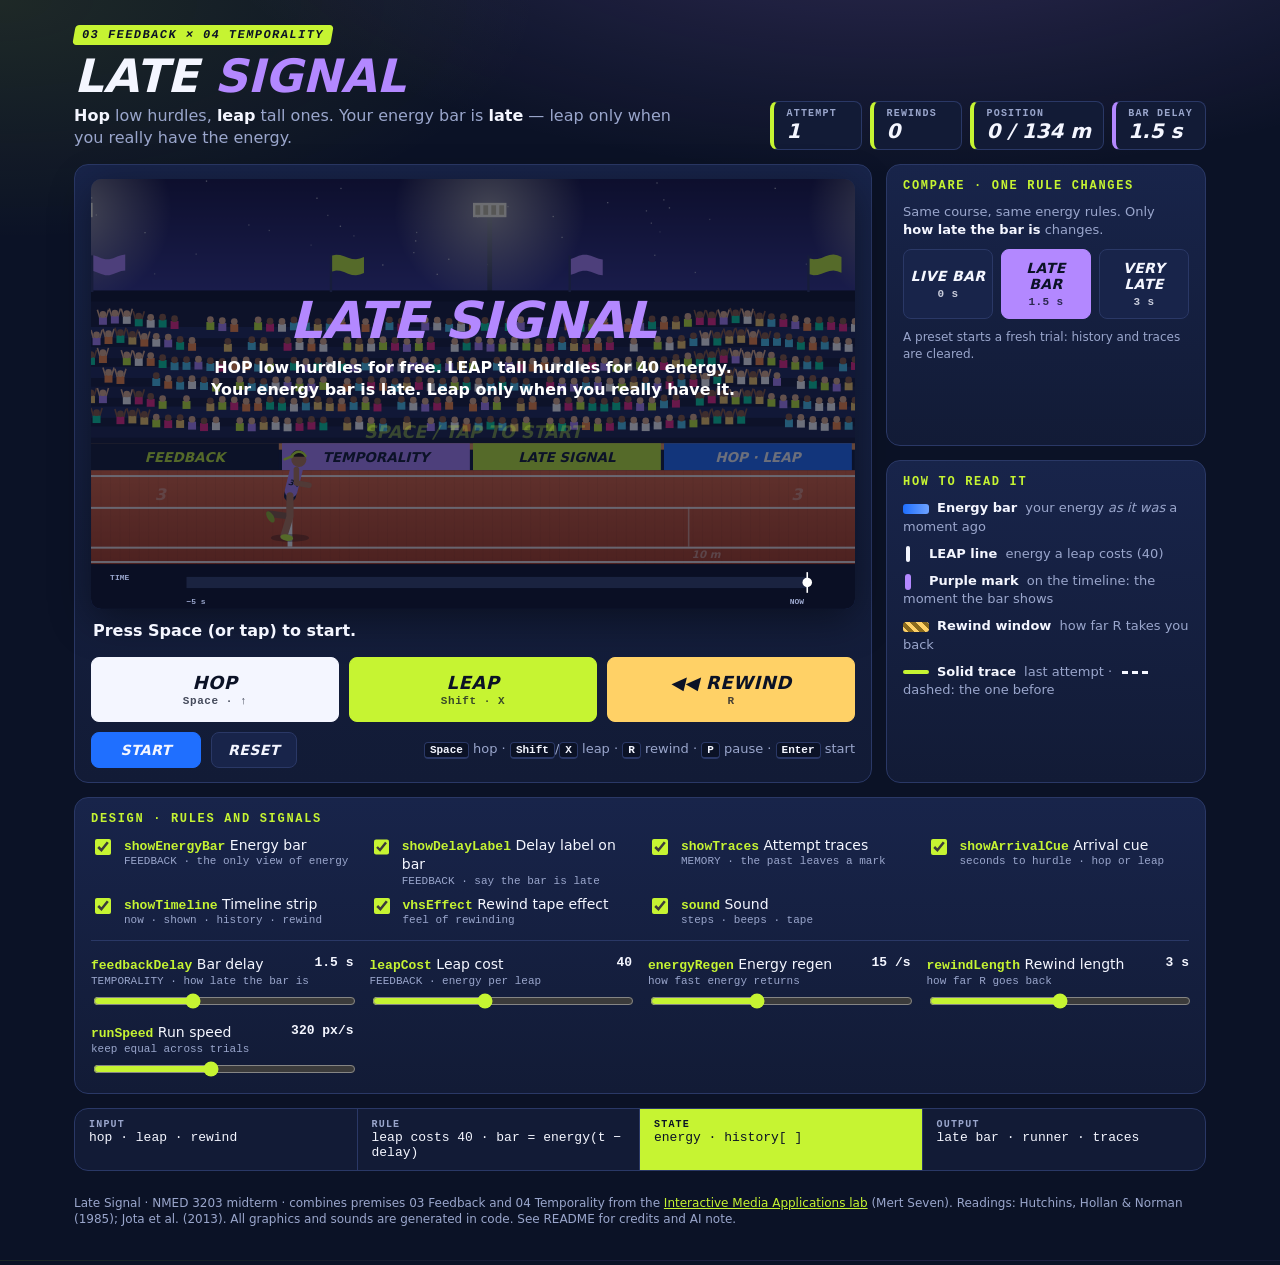
==== late-signal/index.html @ 10d122b7 "Add files via upload" ====
<!doctype html>
<html lang="en">
<head>
  <meta charset="utf-8">
  <meta name="viewport" content="width=device-width, initial-scale=1">
  <title>Late Signal · Feedback × Temporality</title>
  <link rel="stylesheet" href="style.css">
</head>
<body>
  <!-- Üst bant: başlık, iki premise ve tek satırlık talimat -->
  <header class="top">
    <div class="brand">
      <span class="tag">03 Feedback × 04 Temporality</span>
      <h1>Late <span>Signal</span></h1>
      <p class="instruction"><b>Hop</b> low hurdles, <b>leap</b> tall ones. Your energy bar is <b>late</b> — leap only when you really have the energy.</p>
    </div>
    <dl class="hud">
      <div><dt>Attempt</dt><dd id="hudAttempt">1</dd></div>
      <div><dt>Rewinds</dt><dd id="hudRewinds">0</dd></div>
      <div><dt>Position</dt><dd id="hudPos">0 m</dd></div>
      <div><dt>Bar delay</dt><dd id="hudDelay">1.5 s</dd></div>
    </dl>
  </header>

  <main class="layout">
    <!-- Sahne: stadyum, koşucu, gecikmeli enerji çubuğu ve zaman şeridi canvas'ta -->
    <section class="stage-card" aria-labelledby="stageTitle">
      <h2 id="stageTitle" class="sr-only">Race</h2>
      <canvas id="stage" width="960" height="540" tabindex="0"
              aria-label="Side view of a stadium track. A runner hops and leaps hurdles. The energy bar at the top right shows the runner's energy from a moment ago. A timeline at the bottom shows the present, the stored history, the moment the bar is showing and the rewind window."></canvas>
      <p id="caption" class="caption">Press Space (or tap) to start.</p>
      <!-- etiketli butonlar: dokunmatik ve fare için klavyeye eşdeğer girdi -->
      <div class="pad" role="group" aria-label="Actions">
        <button type="button" id="btnHop" class="act hop">Hop <small>Space · ↑</small></button>
        <button type="button" id="btnLeap" class="act leap">Leap <small>Shift · X</small></button>
        <button type="button" id="btnRewind" class="act rewind">◀◀ Rewind <small>R</small></button>
      </div>
      <div class="controls">
        <button type="button" id="btnStart" class="primary">Start</button>
        <button type="button" id="btnReset">Reset</button>
        <p class="keys"><kbd>Space</kbd> hop · <kbd>Shift</kbd>/<kbd>X</kbd> leap · <kbd>R</kbd> rewind · <kbd>P</kbd> pause · <kbd>Enter</kbd> start</p>
      </div>
    </section>

    <!-- Karşılaştırma: tek kural değişir -->
    <section class="tests card" aria-labelledby="testsTitle">
      <h2 id="testsTitle">Compare · one rule changes</h2>
      <p>Same course, same energy rules. Only <b>how late the bar is</b> changes.</p>
      <div class="row" role="group" aria-label="Feedback delay">
        <button type="button" data-preset="delay0">Live bar<br><small>0 s</small></button>
        <button type="button" data-preset="delay15">Late bar<br><small>1.5 s</small></button>
        <button type="button" data-preset="delay3">Very late<br><small>3 s</small></button>
      </div>
      <p class="note">A preset starts a fresh trial: history and traces are cleared.</p>
    </section>

    <!-- Ekranda ne neyi gösteriyor -->
    <section class="legend card" aria-labelledby="legendTitle">
      <h2 id="legendTitle">How to read it</h2>
      <ul>
        <li><i class="sw sw-bar"></i><b>Energy bar</b> your energy <em>as it was</em> a moment ago</li>
        <li><i class="sw sw-cost"></i><b>LEAP line</b> energy a leap costs (40)</li>
        <li><i class="sw sw-shown"></i><b>Purple mark</b> on the timeline: the moment the bar shows</li>
        <li><i class="sw sw-rew"></i><b>Rewind window</b> how far R takes you back</li>
        <li><i class="sw sw-last"></i><b>Solid trace</b> last attempt · <i class="sw sw-prev"></i>dashed: the one before</li>
      </ul>
    </section>

    <!-- DESIGN anahtarları -->
    <section class="knobs card" aria-labelledby="knobsTitle">
      <h2 id="knobsTitle">Design · rules and signals</h2>
      <div id="toggleList" class="toggle-list"></div>
      <div id="rangeList" class="range-list"></div>
    </section>

    <!-- Anatomi -->
    <section class="anatomy" aria-label="Input, rule, state, output">
      <div><span>Input</span>hop · leap · rewind</div>
      <div><span>Rule</span>leap costs 40 · bar = energy(t − delay)</div>
      <div class="hot"><span>State</span>energy · history[ ]</div>
      <div><span>Output</span>late bar · runner · traces</div>
    </section>
  </main>

  <footer class="credits">
    Late Signal · NMED 3203 midterm · combines premises 03 Feedback and 04 Temporality from the
    <a href="https://mertseven.com/ima/lab/index.html">Interactive Media Applications lab</a> (Mert Seven).
    Readings: Hutchins, Hollan &amp; Norman (1985); Jota et al. (2013). All graphics and sounds are generated in code. See README for credits and AI note.
  </footer>

  <div id="live" class="sr-only" aria-live="polite"></div>
  <script src="script.js"></script>
</body>
</html>
---- late-signal/style.css ----
/* Late Signal — Feedback × Temporality
   Sportif, canlı arayüz: lacivert zemin, limon yeşili, elektrik mavisi, mor (gecikme) vurgular.
   Renk tek başına anlam taşımıyor: her durumun yazısı, deseni ya da çizgi tipi de var. */

:root {
  --bg: #0b1226;
  --panel: #121b36;
  --panel-2: #18244a;
  --ink: #f4f6ff;
  --muted: #9aa6cc;
  --lime: #c6f432;
  --blue: #1f6fff;
  --amber: #ffd166;
  --purple: #b388ff;
  --red: #ff4d6d;
  --line: #2a3866;
  --sport: "Segoe UI Black", "Arial Black", "Helvetica Neue", Impact, system-ui, sans-serif;
  --sans: system-ui, -apple-system, "Segoe UI", Roboto, sans-serif;
  --mono: ui-monospace, "SFMono-Regular", Consolas, monospace;
}

* { box-sizing: border-box; }

body {
  margin: 0;
  background:
    radial-gradient(1200px 500px at 70% -10%, rgba(179, 136, 255, .22), transparent 60%),
    radial-gradient(900px 400px at 0% 0%, rgba(198, 244, 50, .10), transparent 60%),
    var(--bg);
  color: var(--ink);
  font-family: var(--sans);
  line-height: 1.4;
  min-height: 100vh;
}

.sr-only {
  position: absolute; width: 1px; height: 1px; overflow: hidden;
  clip: rect(0 0 0 0); white-space: nowrap;
}

/* ---------- üst bant ---------- */
.top {
  display: flex; flex-wrap: wrap; gap: 16px; justify-content: space-between; align-items: flex-end;
  max-width: 1180px; margin: 0 auto; padding: 22px 24px 14px;
}
.tag {
  display: inline-block; font: 800 12px var(--mono); letter-spacing: .12em; text-transform: uppercase;
  color: var(--bg); background: var(--lime); padding: 3px 8px; border-radius: 4px; transform: skewX(-10deg);
}
h1 { font: italic 900 46px/1 var(--sport); margin: 8px 0 6px; text-transform: uppercase; }
h1 span { color: var(--purple); }
.instruction { margin: 0; color: var(--muted); max-width: 60ch; }
.instruction b { color: var(--ink); }

.hud { display: flex; flex-wrap: wrap; gap: 8px; margin: 0; }
.hud div {
  background: var(--panel); border: 1px solid var(--line); border-left: 4px solid var(--lime);
  border-radius: 8px; padding: 6px 12px; min-width: 92px;
}
.hud div:last-child { border-left-color: var(--purple); }
.hud dt { font: 700 10px var(--mono); letter-spacing: .12em; text-transform: uppercase; color: var(--muted); }
.hud dd { margin: 0; font: italic 900 20px var(--sport); }

/* ---------- yerleşim ---------- */
.layout {
  display: grid; gap: 14px; max-width: 1180px; margin: 0 auto; padding: 0 24px 24px;
  grid-template-columns: minmax(0, 1fr) 320px;
  grid-template-areas:
    "stage tests"
    "stage legend"
    "knobs knobs"
    "anatomy anatomy";
}
.stage-card { grid-area: stage; }
.tests { grid-area: tests; }
.legend { grid-area: legend; }
.knobs { grid-area: knobs; }
.anatomy { grid-area: anatomy; }

.card, .stage-card {
  background: linear-gradient(180deg, var(--panel-2), var(--panel));
  border: 1px solid var(--line); border-radius: 14px; padding: 14px 16px;
}
h2 { font: 800 12px var(--mono); letter-spacing: .14em; text-transform: uppercase; color: var(--lime); margin: 0 0 10px; }

/* ---------- sahne ---------- */
#stage {
  display: block; width: 100%; aspect-ratio: 16 / 9; height: auto;
  border-radius: 10px; background: #142456; cursor: pointer; touch-action: manipulation;
  box-shadow: 0 10px 40px rgba(0, 0, 0, .45), inset 0 0 0 1px rgba(255, 255, 255, .06);
}
#stage:focus-visible { outline: 3px solid var(--lime); outline-offset: 3px; }
.caption { margin: 12px 2px 0; min-height: 1.5em; font: 700 16px var(--sans); }

.pad { display: grid; grid-template-columns: 1fr 1fr 1fr; gap: 10px; margin-top: 12px; }
.act { padding: 14px 10px; font-size: 18px; }
.act small { display: block; font: 600 11px var(--mono); text-transform: none; opacity: .75; margin-top: 2px; }
.act.hop { background: var(--ink); color: var(--bg); border-color: var(--ink); }
.act.leap { background: var(--lime); color: var(--bg); border-color: var(--lime); }
.act.rewind { background: var(--amber); color: var(--bg); border-color: var(--amber); }
.act.hop:hover { background: #fff; }
.act.leap:hover { background: #d8ff5a; }
.act.rewind:hover { background: #ffe08f; }

.controls { display: flex; flex-wrap: wrap; align-items: center; gap: 10px; margin-top: 10px; }
.keys { margin: 0 0 0 auto; color: var(--muted); font-size: 13px; }
kbd {
  font: 700 11px var(--mono); color: var(--ink); background: var(--bg);
  border: 1px solid var(--line); border-bottom-width: 2px; border-radius: 4px; padding: 1px 5px;
}

button {
  font: italic 900 14px var(--sport); text-transform: uppercase; letter-spacing: .03em;
  color: var(--ink); background: var(--panel-2); border: 1px solid var(--line);
  border-radius: 8px; padding: 9px 16px; cursor: pointer; transition: transform .08s, background .15s;
  touch-action: manipulation;
}
button:hover { background: #22305e; }
button:active { transform: translateY(1px) scale(.98); }
button:focus-visible, input:focus-visible { outline: 3px solid var(--lime); outline-offset: 2px; }
button.primary { background: var(--blue); border-color: var(--blue); min-width: 110px; }
button.primary:hover { background: #3a82ff; }

/* ---------- karşılaştırma ---------- */
.tests p { margin: 0 0 10px; color: var(--muted); font-size: 13px; }
.tests p b { color: var(--ink); }
.row { display: flex; gap: 8px; }
.row button { flex: 1; padding: 10px 6px; line-height: 1.15; }
.row small { font: 600 11px var(--mono); text-transform: none; opacity: .8; }
[data-preset][aria-pressed="true"] { background: var(--purple); border-color: var(--purple); color: var(--bg); }
.note { margin: 10px 0 0 !important; font-size: 12px !important; }

/* ---------- açıklama ---------- */
.legend ul { list-style: none; margin: 0; padding: 0; display: grid; gap: 9px; font-size: 13px; color: var(--muted); }
.legend b { color: var(--ink); margin-right: 4px; }
.sw { display: inline-block; width: 26px; height: 10px; border-radius: 3px; margin-right: 8px; vertical-align: middle; }
.sw-bar { background: linear-gradient(90deg, var(--blue), #6ea2ff); }
.sw-cost { width: 4px; height: 16px; background: var(--ink); margin: 0 19px 0 3px; }
.sw-shown { background: var(--purple); width: 6px; height: 16px; margin: 0 18px 0 2px; }
.sw-rew { background: repeating-linear-gradient(45deg, var(--amber) 0 4px, #8a6a1e 4px 8px); }
.sw-last { background: var(--lime); height: 4px; }
.sw-prev { height: 0; border-top: 3px dashed var(--ink); border-radius: 0; margin-left: 6px; }

/* ---------- DESIGN anahtarları ---------- */
.toggle-list { display: grid; grid-template-columns: repeat(auto-fill, minmax(220px, 1fr)); gap: 8px 16px; }
.toggle { display: flex; gap: 10px; align-items: flex-start; cursor: pointer; font-size: 14px; }
.toggle input { margin-top: 3px; width: 16px; height: 16px; accent-color: var(--lime); }
.toggle code, .range code { font: 700 13px var(--mono); color: var(--lime); }
.toggle small, .range small { display: block; color: var(--muted); font: 11px var(--mono); }
.range-list { display: grid; grid-template-columns: repeat(auto-fill, minmax(230px, 1fr)); gap: 12px 16px; margin-top: 14px; padding-top: 14px; border-top: 1px solid var(--line); }
.range { display: grid; gap: 4px; font-size: 14px; }
.range .val { font: 700 13px var(--mono); color: var(--ink); float: right; }
.range input { width: 100%; accent-color: var(--lime); }

/* ---------- anatomi ve krediler ---------- */
.anatomy {
  display: grid; grid-template-columns: repeat(4, minmax(0, 1fr));
  border: 1px solid var(--line); border-radius: 14px; overflow: hidden; background: var(--panel);
}
.anatomy div { padding: 10px 14px; font: 13px var(--mono); border-right: 1px solid var(--line); }
.anatomy div:last-child { border-right: 0; }
.anatomy span { display: block; font: 700 10px var(--mono); letter-spacing: .12em; text-transform: uppercase; color: var(--muted); }
.anatomy .hot { background: var(--lime); color: var(--bg); }
.anatomy .hot span { color: var(--bg); }

.credits {
  max-width: 1180px; margin: 0 auto; padding: 0 24px 32px;
  color: var(--muted); font-size: 12px;
}
.credits a { color: var(--lime); }

/* ---------- dar ekran ---------- */
@media (max-width: 900px) {
  .top { padding: 16px; }
  h1 { font-size: 36px; }
  .layout {
    padding: 0 16px 20px; grid-template-columns: minmax(0, 1fr);
    grid-template-areas: "stage" "tests" "legend" "knobs" "anatomy";
  }
  .keys { margin-left: 0; width: 100%; }
  .act { font-size: 16px; padding: 16px 6px; }
  .anatomy { grid-template-columns: repeat(2, minmax(0, 1fr)); }
  .anatomy div:nth-child(2) { border-right: 0; }
  .anatomy div:nth-child(-n+2) { border-bottom: 1px solid var(--line); }
  .credits { padding: 0 16px 24px; }
}

@media (prefers-reduced-motion: reduce) {
  button { transition: none; }
}
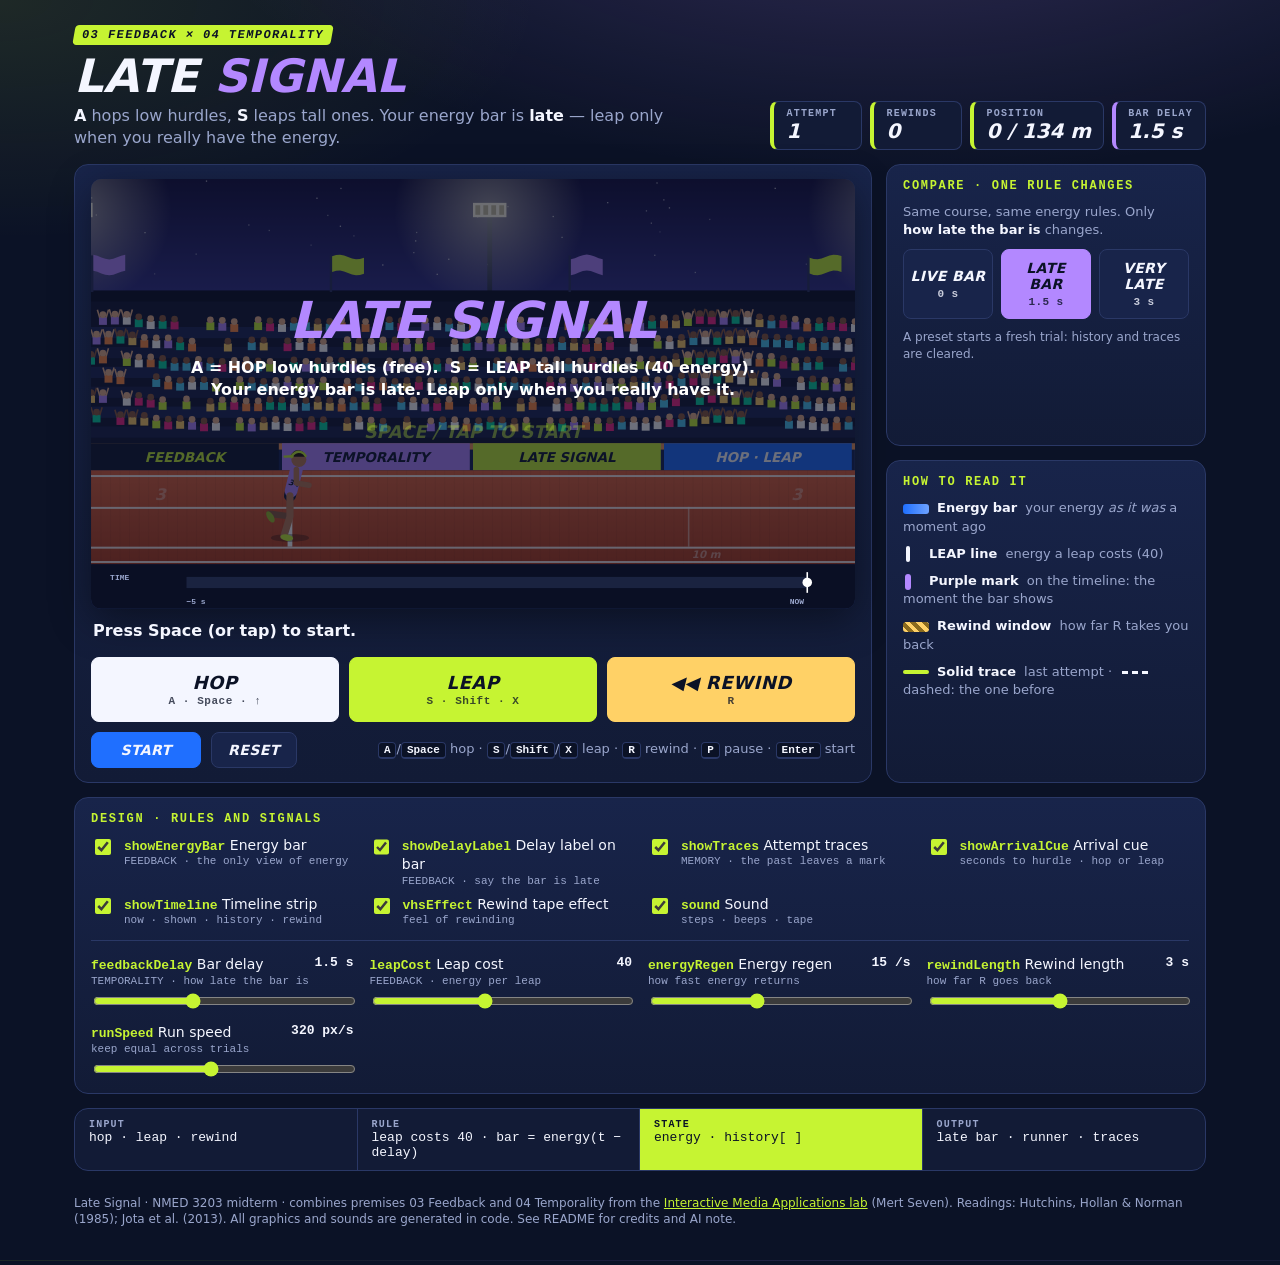
==== commit b73031f9: "Playtest changes: A/S keys, key labels on hurdles, flashing delay badge; one-mode feedback guide Co-" ====
--- a/late-signal/index.html
+++ b/late-signal/index.html
@@ -12,7 +12,7 @@
     <div class="brand">
       <span class="tag">03 Feedback × 04 Temporality</span>
       <h1>Late <span>Signal</span></h1>
-      <p class="instruction"><b>Hop</b> low hurdles, <b>leap</b> tall ones. Your energy bar is <b>late</b> — leap only when you really have the energy.</p>
+      <p class="instruction"><b>A</b> hops low hurdles, <b>S</b> leaps tall ones. Your energy bar is <b>late</b> — leap only when you really have the energy.</p>
     </div>
     <dl class="hud">
       <div><dt>Attempt</dt><dd id="hudAttempt">1</dd></div>
@@ -31,14 +31,14 @@
       <p id="caption" class="caption">Press Space (or tap) to start.</p>
       <!-- etiketli butonlar: dokunmatik ve fare için klavyeye eşdeğer girdi -->
       <div class="pad" role="group" aria-label="Actions">
-        <button type="button" id="btnHop" class="act hop">Hop <small>Space · ↑</small></button>
-        <button type="button" id="btnLeap" class="act leap">Leap <small>Shift · X</small></button>
+        <button type="button" id="btnHop" class="act hop">Hop <small>A · Space · ↑</small></button>
+        <button type="button" id="btnLeap" class="act leap">Leap <small>S · Shift · X</small></button>
         <button type="button" id="btnRewind" class="act rewind">◀◀ Rewind <small>R</small></button>
       </div>
       <div class="controls">
         <button type="button" id="btnStart" class="primary">Start</button>
         <button type="button" id="btnReset">Reset</button>
-        <p class="keys"><kbd>Space</kbd> hop · <kbd>Shift</kbd>/<kbd>X</kbd> leap · <kbd>R</kbd> rewind · <kbd>P</kbd> pause · <kbd>Enter</kbd> start</p>
+        <p class="keys"><kbd>A</kbd>/<kbd>Space</kbd> hop · <kbd>S</kbd>/<kbd>Shift</kbd>/<kbd>X</kbd> leap · <kbd>R</kbd> rewind · <kbd>P</kbd> pause · <kbd>Enter</kbd> start</p>
       </div>
     </section>
 
